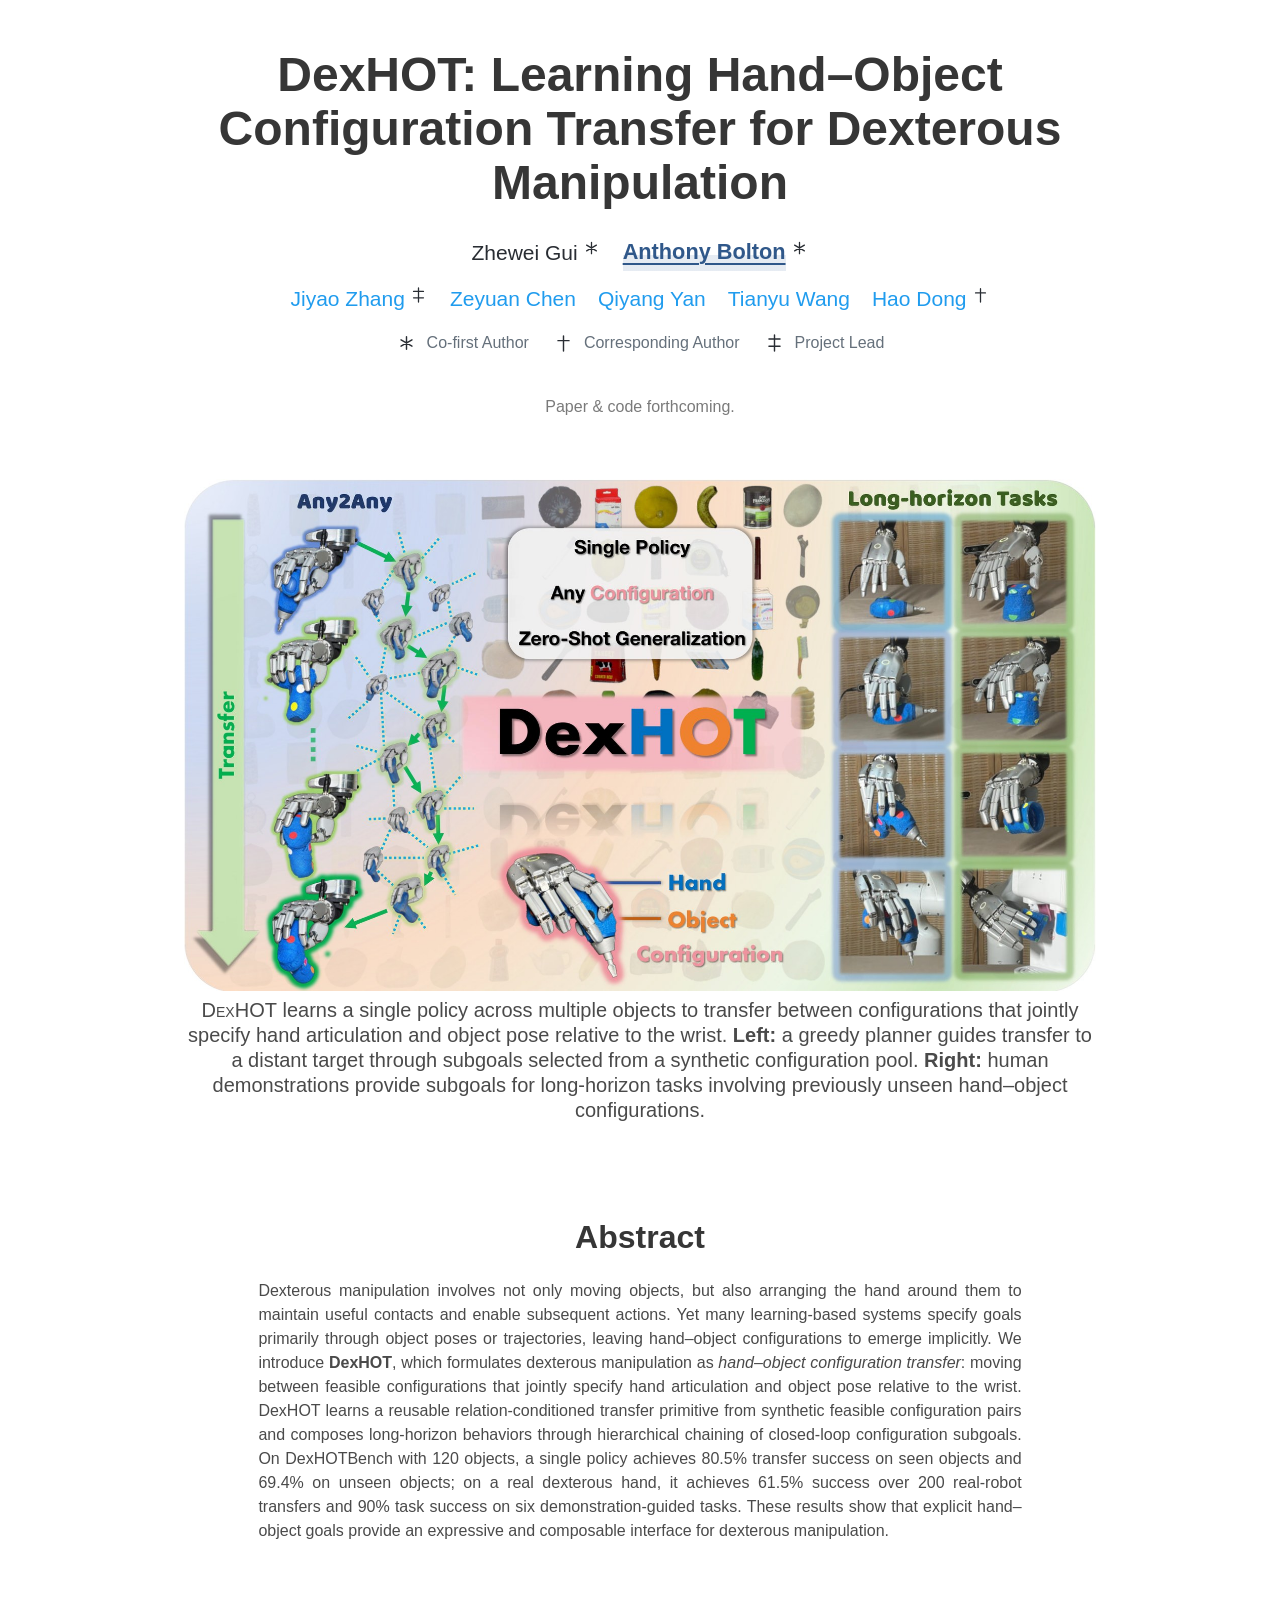
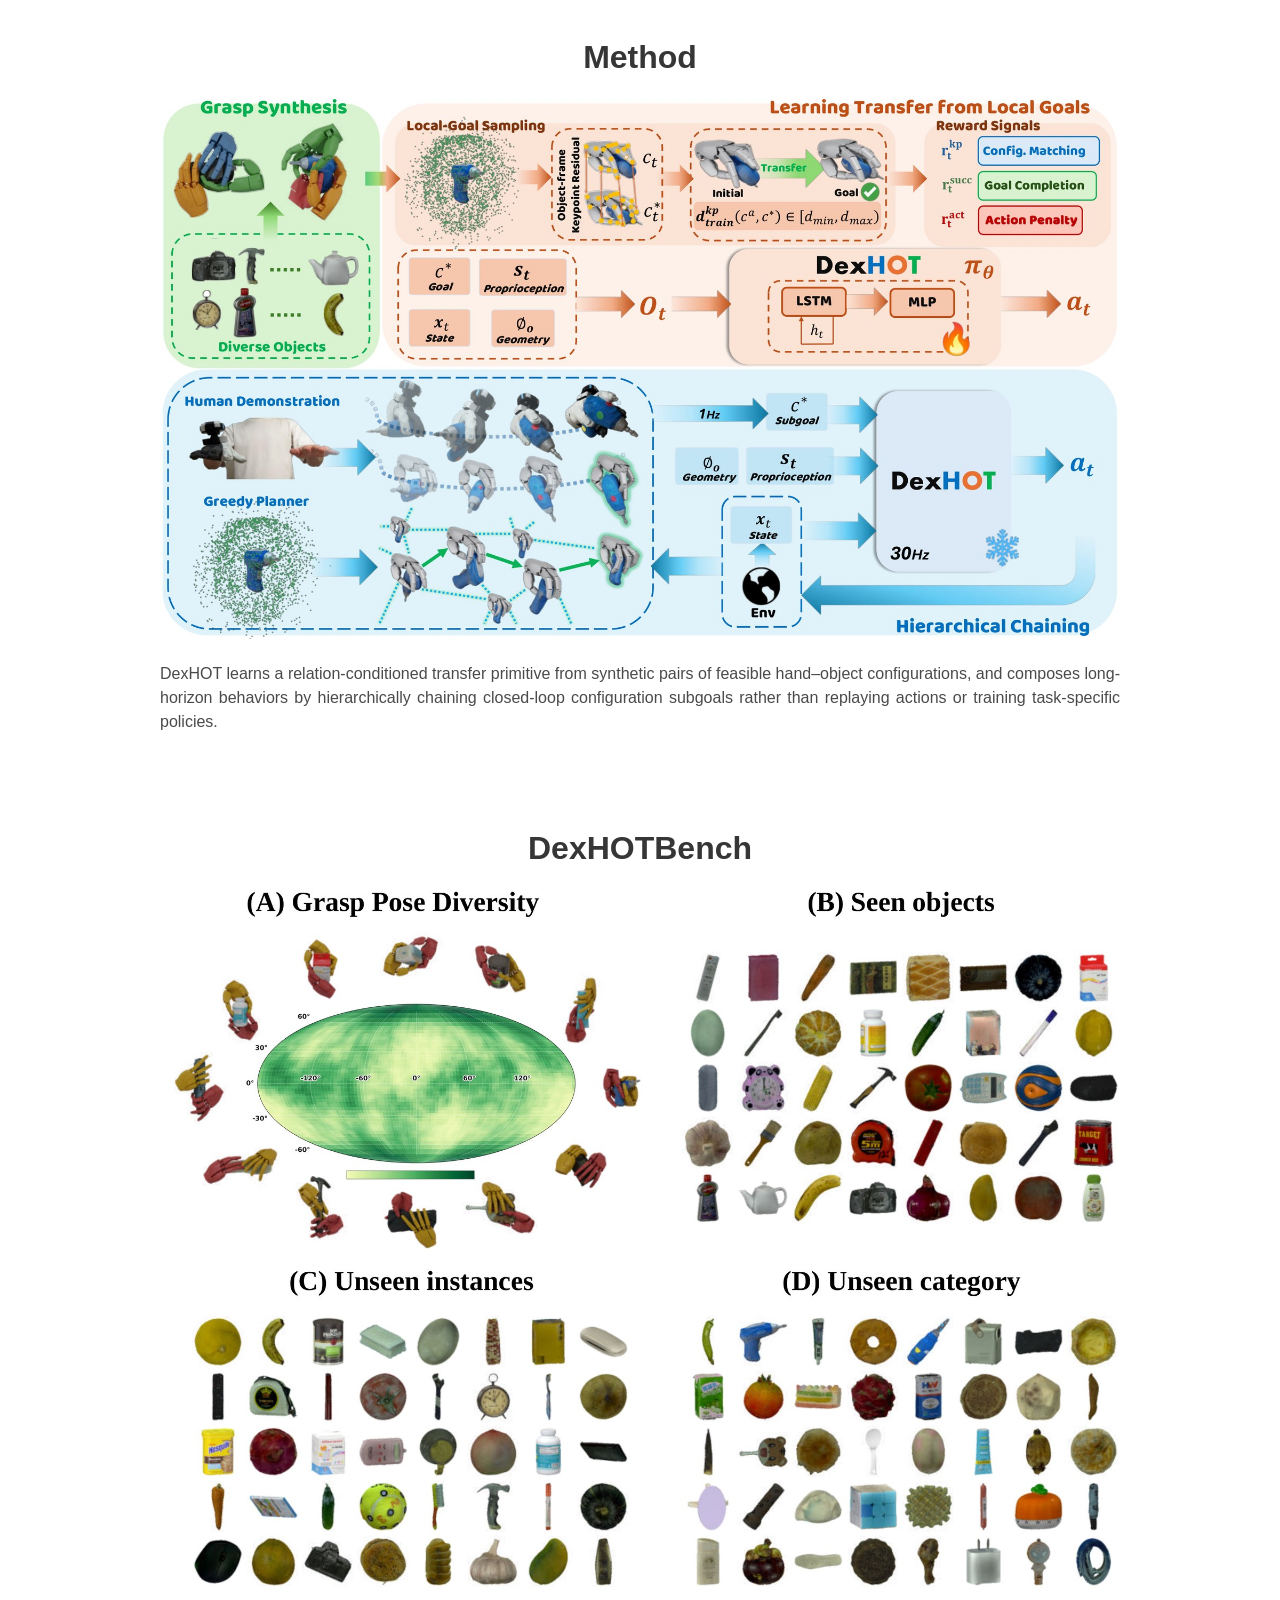
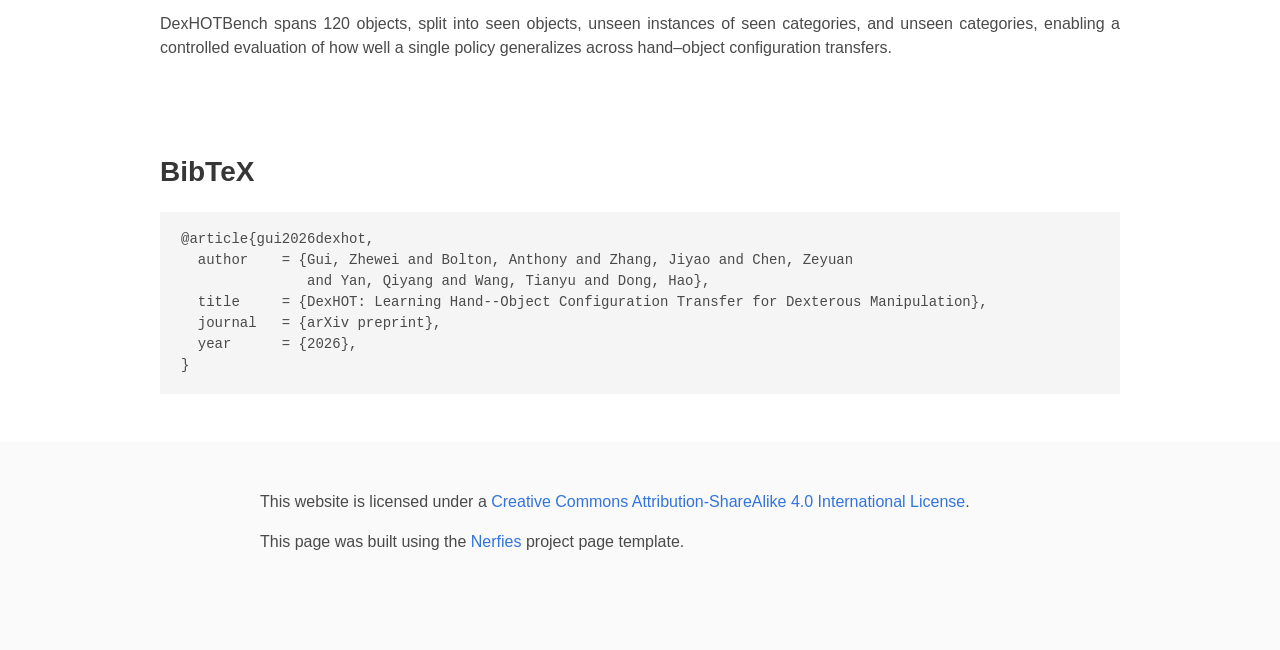
==== dexhot/index.html @ 95b70cb4 "Prepare unindexed portfolio for GitHub Pages" ====
<!DOCTYPE html>
<html>
<head>
  <meta name="robots" content="noindex, nofollow, noimageindex" />
  <meta charset="utf-8">
  <meta name="description"
        content="DexHOT formulates dexterous manipulation as hand-object configuration transfer: a single relation-conditioned policy moves between feasible hand-object configurations and composes long-horizon behaviors by chaining closed-loop subgoals.">
  <meta name="keywords" content="DexHOT, Dexterous Manipulation, Hand-Object Configuration, Sim-to-Real, Reinforcement Learning">
  <meta name="viewport" content="width=device-width, initial-scale=1">
  <title>DexHOT: Learning Hand&ndash;Object Configuration Transfer for Dexterous Manipulation</title>

  <link rel="stylesheet" href="./static/css/bulma.min.css">
  <link rel="stylesheet" href="./static/css/index.css">
<style>.author-self { color:#3567a0; text-decoration:underline; text-underline-offset:4px; font-weight:600; }</style>
<link rel="stylesheet" href="../assets/css/author-markers.css?v=5">
</head>
<body>

<section class="hero">
  <div class="hero-body">
    <div class="container is-max-desktop">
      <div class="columns is-centered">
        <div class="column has-text-centered">
          <h1 class="title is-1 publication-title">DexHOT: Learning Hand&ndash;Object Configuration Transfer for Dexterous Manipulation</h1>
          <div class="publication-authors"><div class="pub__authors"><div class="author-row"><span class="author-credit"><span>Zhewei Gui</span><span class="author-marker author-marker--first" role="img" aria-label="Co-first Author" title="Co-first Author"><svg viewBox="0 0 24 24" aria-hidden="true"><path d="M12 4v16M5.1 8l13.8 8M5.1 16l13.8-8"/></svg></span></span><span class="author-credit"><span class="author-self">Anthony Bolton</span><span class="author-marker author-marker--first" role="img" aria-label="Co-first Author" title="Co-first Author"><svg viewBox="0 0 24 24" aria-hidden="true"><path d="M12 4v16M5.1 8l13.8 8M5.1 16l13.8-8"/></svg></span></span></div><div class="author-row"><span class="author-credit"><a href="https://jiyao06.github.io/" target="_blank" rel="noopener">Jiyao Zhang</a><span class="author-marker author-marker--lead" role="img" aria-label="Project Lead" title="Project Lead"><svg viewBox="0 0 24 24" aria-hidden="true"><path d="M12 2v20M5 7h14M5 16h14"/></svg></span></span><span class="author-credit"><a href="https://chenzyn.github.io/" target="_blank" rel="noopener">Zeyuan Chen</a></span><span class="author-credit"><a href="https://qiyangyan.github.io/" target="_blank" rel="noopener">Qiyang Yan</a></span><span class="author-credit"><a href="https://tianyuwang01.github.io/" target="_blank" rel="noopener">Tianyu Wang</a></span><span class="author-credit"><a href="https://zsdonghao.github.io/" target="_blank" rel="noopener">Hao Dong</a><span class="author-marker author-marker--corresponding" role="img" aria-label="Corresponding Author" title="Corresponding Author"><svg viewBox="0 0 24 24" aria-hidden="true"><path d="M12 3v19M5 9h14"/></svg></span></span></div></div><p class="author-legend" aria-label="Author contribution notation"><span><span class="author-marker author-marker--first" role="img" aria-label="Co-first Author" title="Co-first Author"><svg viewBox="0 0 24 24" aria-hidden="true"><path d="M12 4v16M5.1 8l13.8 8M5.1 16l13.8-8"/></svg></span><span>Co-first Author</span></span><span><span class="author-marker author-marker--corresponding" role="img" aria-label="Corresponding Author" title="Corresponding Author"><svg viewBox="0 0 24 24" aria-hidden="true"><path d="M12 3v19M5 9h14"/></svg></span><span>Corresponding Author</span></span><span><span class="author-marker author-marker--lead" role="img" aria-label="Project Lead" title="Project Lead"><svg viewBox="0 0 24 24" aria-hidden="true"><path d="M12 2v20M5 7h14M5 16h14"/></svg></span><span>Project Lead</span></span></p></div>
<div class="column has-text-centered">
            <div class="publication-links">
              <p class="has-text-grey">Paper &amp; code forthcoming.</p>
            </div>
          </div>
        </div>
      </div>
    </div>
  </div>
</section>

<section class="hero teaser">
  <div class="container is-max-desktop">
    <div class="hero-body">
      <img src="./static/images/teaser.jpg" alt="DexHOT teaser"
           style="width: 100%; height: auto;">
      <h2 class="subtitle has-text-centered">
        <span class="dnerf">DexHOT</span> learns a single policy across multiple objects to transfer
        between configurations that jointly specify hand articulation and object pose relative to the wrist.
        <b>Left:</b> a greedy planner guides transfer to a distant target through subgoals selected from a
        synthetic configuration pool. <b>Right:</b> human demonstrations provide subgoals for long-horizon
        tasks involving previously unseen hand&ndash;object configurations.
      </h2>
    </div>
  </div>
</section>

<section class="section">
  <div class="container is-max-desktop">
    <!-- Abstract. -->
    <div class="columns is-centered has-text-centered">
      <div class="column is-four-fifths">
        <h2 class="title is-3">Abstract</h2>
        <div class="content has-text-justified">
          <p>
            Dexterous manipulation involves not only moving objects, but also arranging the hand around
            them to maintain useful contacts and enable subsequent actions. Yet many learning-based
            systems specify goals primarily through object poses or trajectories, leaving
            hand&ndash;object configurations to emerge implicitly. We introduce <b>DexHOT</b>, which
            formulates dexterous manipulation as <i>hand&ndash;object configuration transfer</i>: moving
            between feasible configurations that jointly specify hand articulation and object pose
            relative to the wrist. DexHOT learns a reusable relation-conditioned transfer primitive from
            synthetic feasible configuration pairs and composes long-horizon behaviors through
            hierarchical chaining of closed-loop configuration subgoals. On DexHOTBench with 120 objects,
            a single policy achieves 80.5% transfer success on seen objects and 69.4% on unseen objects;
            on a real dexterous hand, it achieves 61.5% success over 200 real-robot transfers and 90%
            task success on six demonstration-guided tasks. These results show that explicit
            hand&ndash;object goals provide an expressive and composable interface for dexterous
            manipulation.
          </p>
        </div>
      </div>
    </div>
    <!--/ Abstract. -->
  </div>
</section>

<section class="section">
  <div class="container is-max-desktop">
    <div class="columns is-centered has-text-centered">
      <div class="column is-full">
        <h2 class="title is-3">Method</h2>
        <img src="./static/images/pipeline.jpg" alt="DexHOT training pipeline"
             style="width: 100%; height: auto;">
        <div class="content has-text-justified" style="margin-top: 1rem;">
          <p>
            DexHOT learns a relation-conditioned transfer primitive from synthetic pairs of feasible
            hand&ndash;object configurations, and composes long-horizon behaviors by hierarchically
            chaining closed-loop configuration subgoals rather than replaying actions or training
            task-specific policies.
          </p>
        </div>
      </div>
    </div>
  </div>
</section>

<section class="section">
  <div class="container is-max-desktop">
    <div class="columns is-centered has-text-centered">
      <div class="column is-full">
        <h2 class="title is-3">DexHOTBench</h2>
        <img src="./static/images/objects.jpg" alt="DexHOTBench objects"
             style="width: 100%; height: auto;">
        <div class="content has-text-justified" style="margin-top: 1rem;">
          <p>
            DexHOTBench spans 120 objects, split into seen objects, unseen instances of seen categories,
            and unseen categories, enabling a controlled evaluation of how well a single policy
            generalizes across hand&ndash;object configuration transfers.
          </p>
        </div>
      </div>
    </div>
  </div>
</section>

<section class="section" id="BibTeX">
  <div class="container is-max-desktop content">
    <h2 class="title">BibTeX</h2>
    <pre><code>@article{gui2026dexhot,
  author    = {Gui, Zhewei and Bolton, Anthony and Zhang, Jiyao and Chen, Zeyuan
               and Yan, Qiyang and Wang, Tianyu and Dong, Hao},
  title     = {DexHOT: Learning Hand--Object Configuration Transfer for Dexterous Manipulation},
  journal   = {arXiv preprint},
  year      = {2026},
}</code></pre>
  </div>
</section>

<footer class="footer">
  <div class="container">
    <div class="columns is-centered">
      <div class="column is-8">
        <div class="content">
          <p>
            This website is licensed under a <a rel="license"
                                                href="http://creativecommons.org/licenses/by-sa/4.0/">Creative
            Commons Attribution-ShareAlike 4.0 International License</a>.
          </p>
          <p>
            This page was built using the <a href="https://github.com/nerfies/nerfies.github.io">Nerfies</a>
            project page template.
          </p>
        </div>
      </div>
    </div>
  </div>
</footer>

</body>
</html>
---- dexhot/static/css/index.css ----
body {
  font-family: 'Noto Sans', sans-serif;
}


.footer .icon-link {
    font-size: 25px;
    color: #000;
}

.link-block a {
    margin-top: 5px;
    margin-bottom: 5px;
}

.dnerf {
  font-variant: small-caps;
}


.teaser .hero-body {
  padding-top: 0;
  padding-bottom: 3rem;
}

.teaser {
  font-family: 'Google Sans', sans-serif;
}


.publication-title {
}

.publication-banner {
  max-height: parent;

}

.publication-banner video {
  position: relative;
  left: auto;
  top: auto;
  transform: none;
  object-fit: fit;
}

.publication-header .hero-body {
}

.publication-title {
    font-family: 'Google Sans', sans-serif;
}

.publication-authors {
    font-family: 'Google Sans', sans-serif;
}

.publication-venue {
    color: #555;
    width: fit-content;
    font-weight: bold;
}

.publication-awards {
    color: #ff3860;
    width: fit-content;
    font-weight: bolder;
}

.publication-authors {
}

.publication-authors a {
   color: hsl(204, 86%, 53%) !important;
}

.publication-authors a:hover {
    text-decoration: underline;
}

.author-block {
  display: inline-block;
}

.publication-banner img {
}

.publication-authors {
  /*color: #4286f4;*/
}

.publication-video {
    position: relative;
    width: 100%;
    height: 0;
    padding-bottom: 56.25%;

    overflow: hidden;
    border-radius: 10px !important;
}

.publication-video iframe {
    position: absolute;
    top: 0;
    left: 0;
    width: 100%;
    height: 100%;
}

.publication-body img {
}

.results-carousel {
  overflow: hidden;
}

.results-carousel .item {
  margin: 5px;
  overflow: hidden;
  border: 1px solid #bbb;
  border-radius: 10px;
  padding: 0;
  font-size: 0;
}

.results-carousel video {
  margin: 0;
}


.interpolation-panel {
  background: #f5f5f5;
  border-radius: 10px;
}

.interpolation-panel .interpolation-image {
  width: 100%;
  border-radius: 5px;
}

.interpolation-video-column {
}

.interpolation-panel .slider {
  margin: 0 !important;
}

.interpolation-panel .slider {
  margin: 0 !important;
}

#interpolation-image-wrapper {
  width: 100%;
}
#interpolation-image-wrapper img {
  border-radius: 5px;
}
---- assets/css/author-markers.css ----
/* Consistent drawn symbols keep alignment independent of font glyph metrics. */
.author-credit { display:inline-flex; align-items:center; white-space:nowrap; gap:2px; color:var(--ink,#292d33); font-weight:500; }
.author-credit a { color:inherit; }
.author-marker { display:inline-flex; align-items:center; justify-content:center; width:19px; height:24px; flex:none; margin:0 0 0 2px; color:var(--ink,#292d33); vertical-align:middle; }
.author-marker svg { display:block; width:17px; height:20px; fill:none; stroke:currentColor; stroke-width:1.8; stroke-linecap:round; stroke-linejoin:round; }
.author-credit .author-marker { transform:translateY(-4px); }
.author-row { display:flex; flex-wrap:wrap; justify-content:center; align-items:center; gap:8px 22px; }
.author-row + .author-row { margin-top:10px; }
.pub__authors { text-align:center; font-size:21px; line-height:1.7; margin:0 0 12px; }
.pub__authors .author-self { color:color-mix(in srgb,var(--person-link,#315f99) 85%,var(--ink,#292d33)); font-weight:700; font-size:1.035em; text-decoration:underline; text-decoration-thickness:2px; text-underline-offset:4px; background:linear-gradient(transparent 58%,color-mix(in srgb,var(--person-link,#315f99) 12%,transparent) 58%); }
.author-legend { display:flex; flex-wrap:wrap; justify-content:center; align-items:center; width:100%; gap:8px 24px; margin:0 0 26px; padding:0; border:0; color:var(--muted,#65707b); font:400 16px/1.5 var(--ui-font,Arial,sans-serif); }
.author-legend > span { display:inline-flex; align-items:center; gap:9px; }
.author-legend .author-marker { width:22px; height:28px; margin:0; padding:0; transform:none; border-radius:0; background:transparent; }
.author-legend .author-marker svg { width:19px; height:22px; }
@media(max-width:760px) { .pub__authors { font-size:19px; } .author-row { gap:8px 14px; } .author-legend { font-size:15px; gap:10px 18px; } }
.pub__title { text-align:center; }
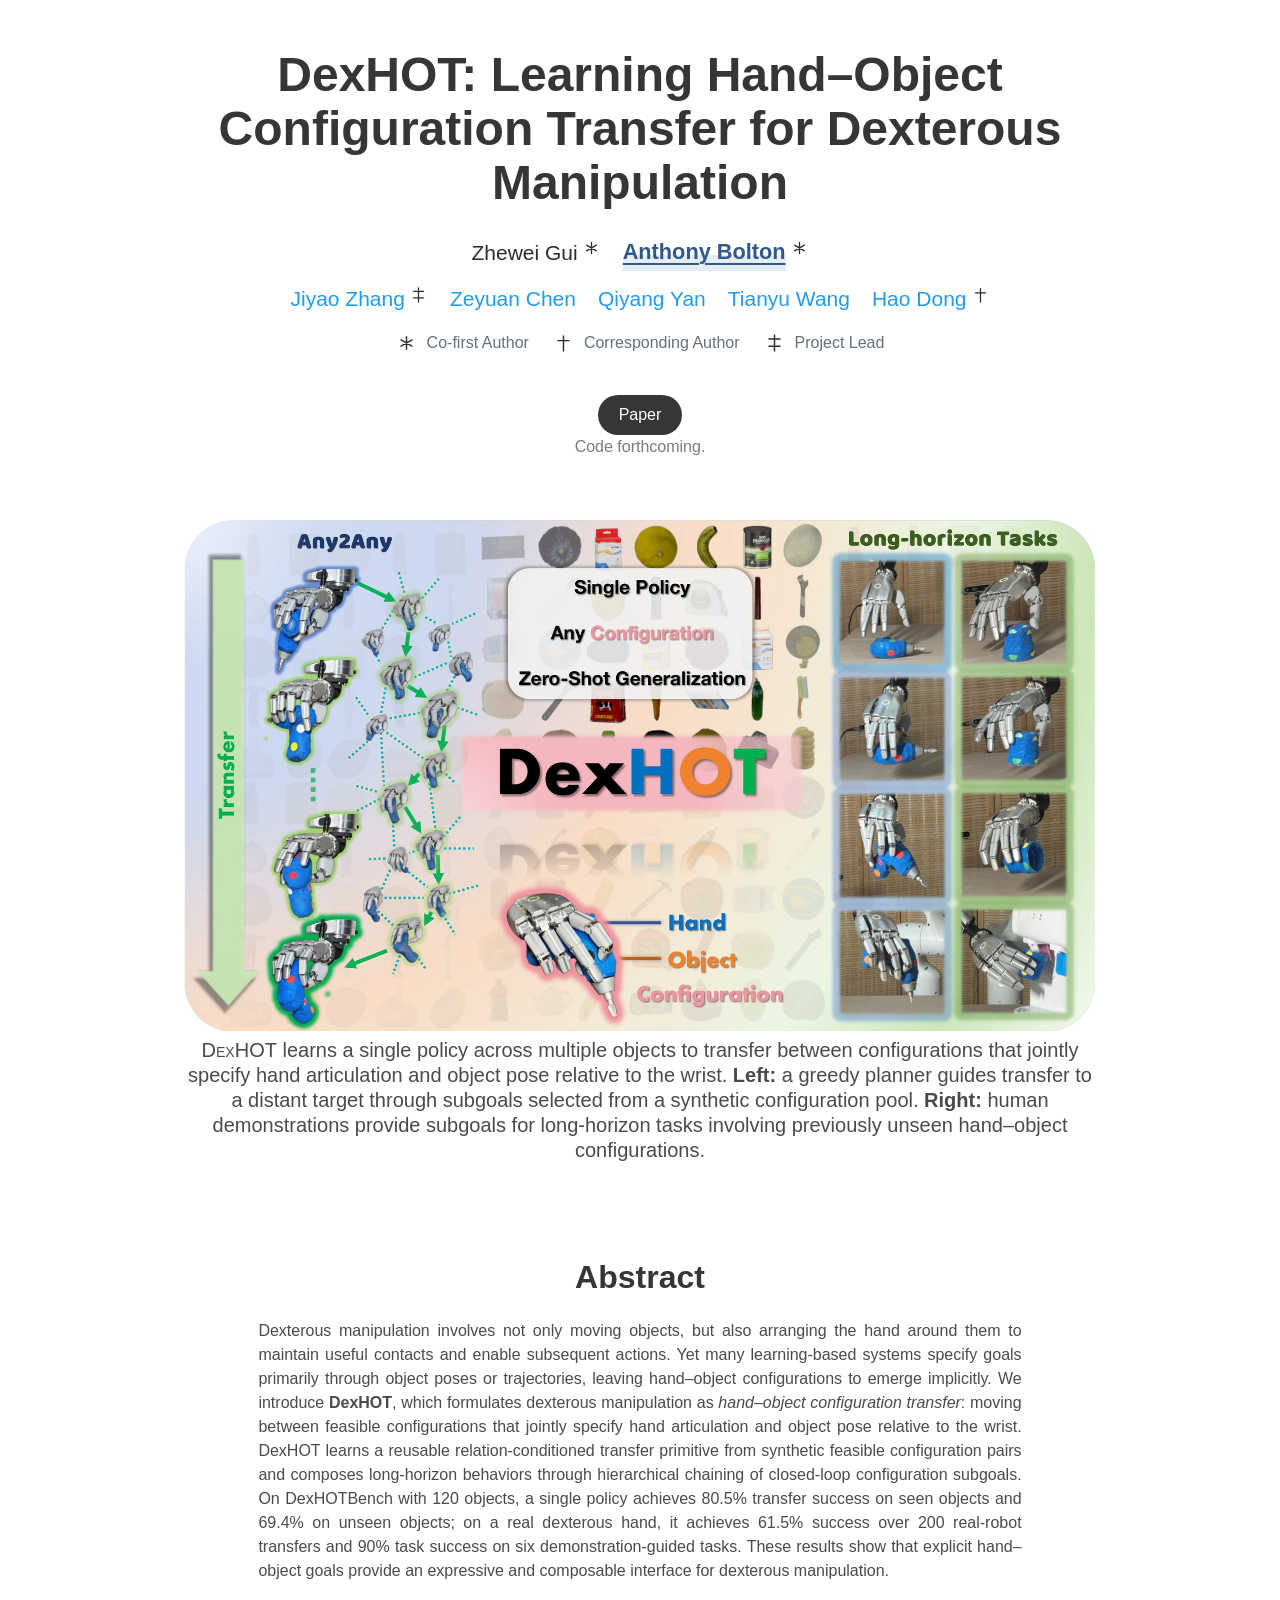
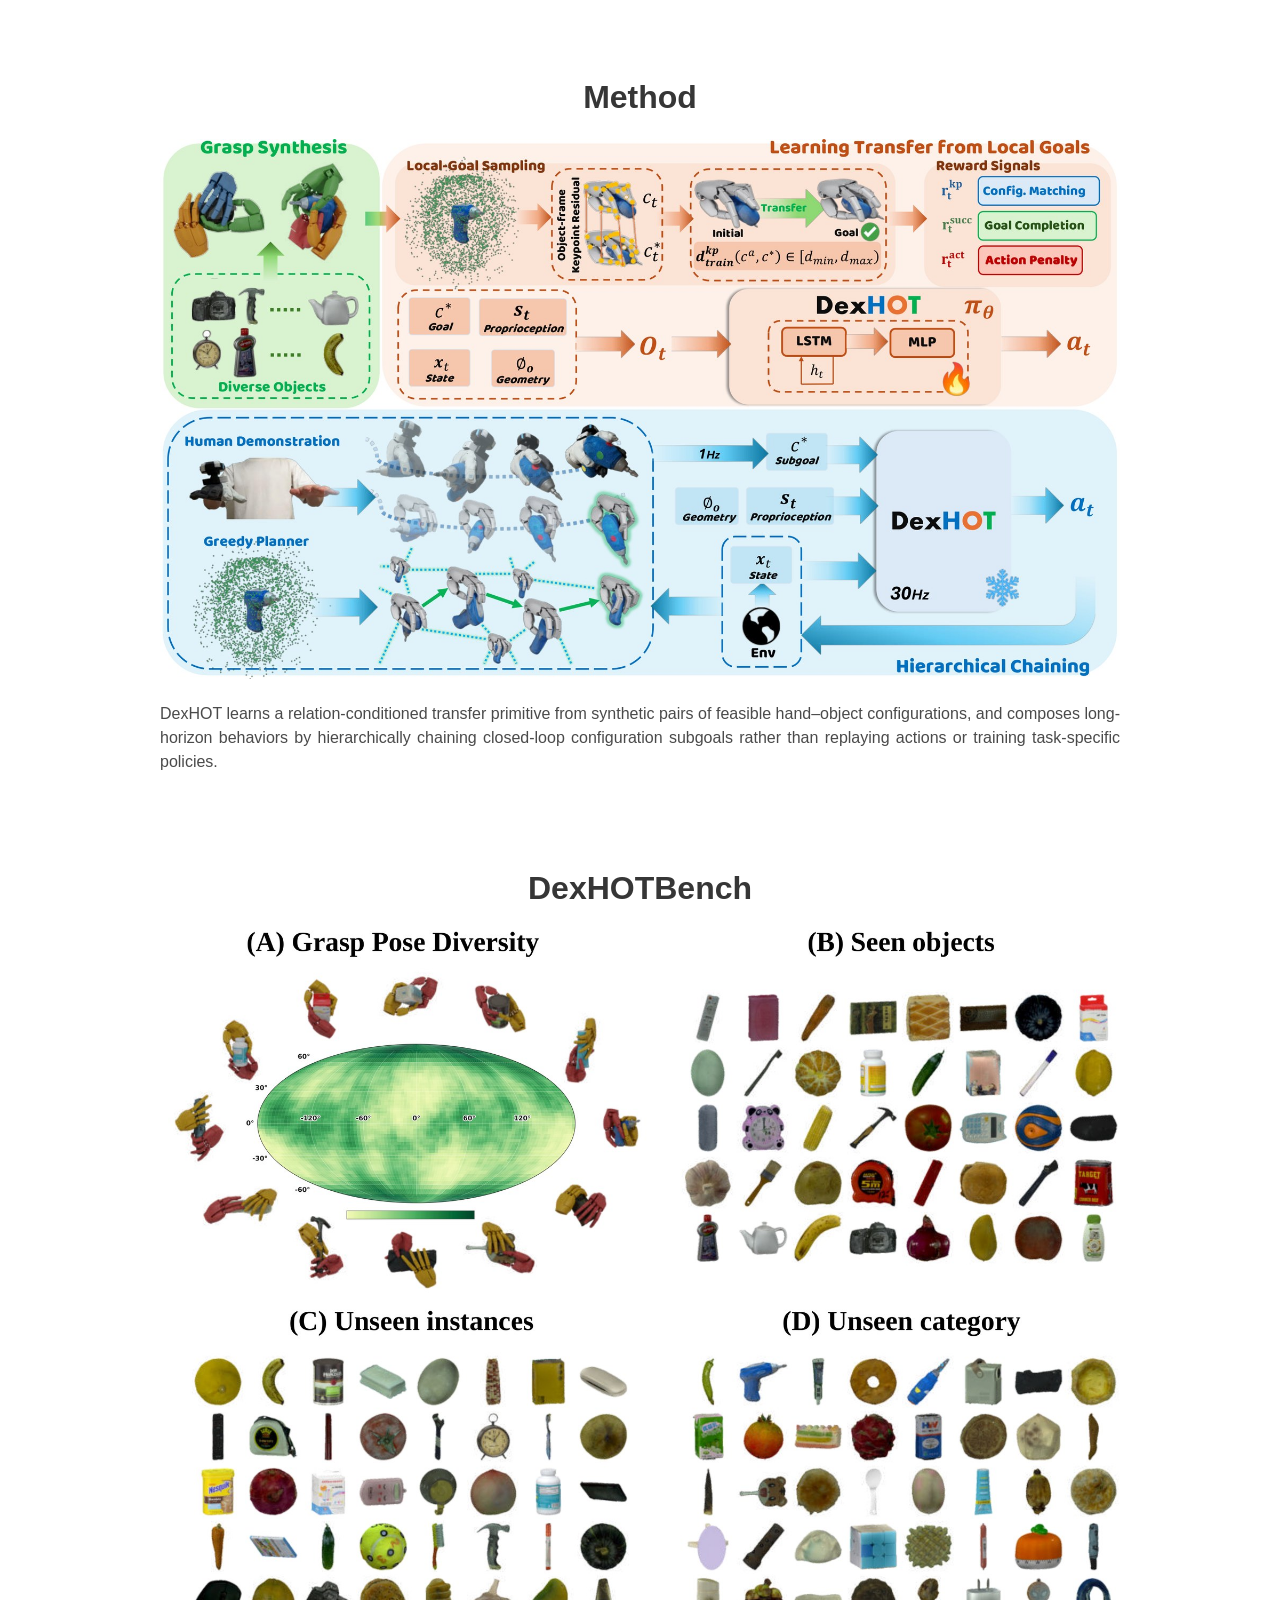
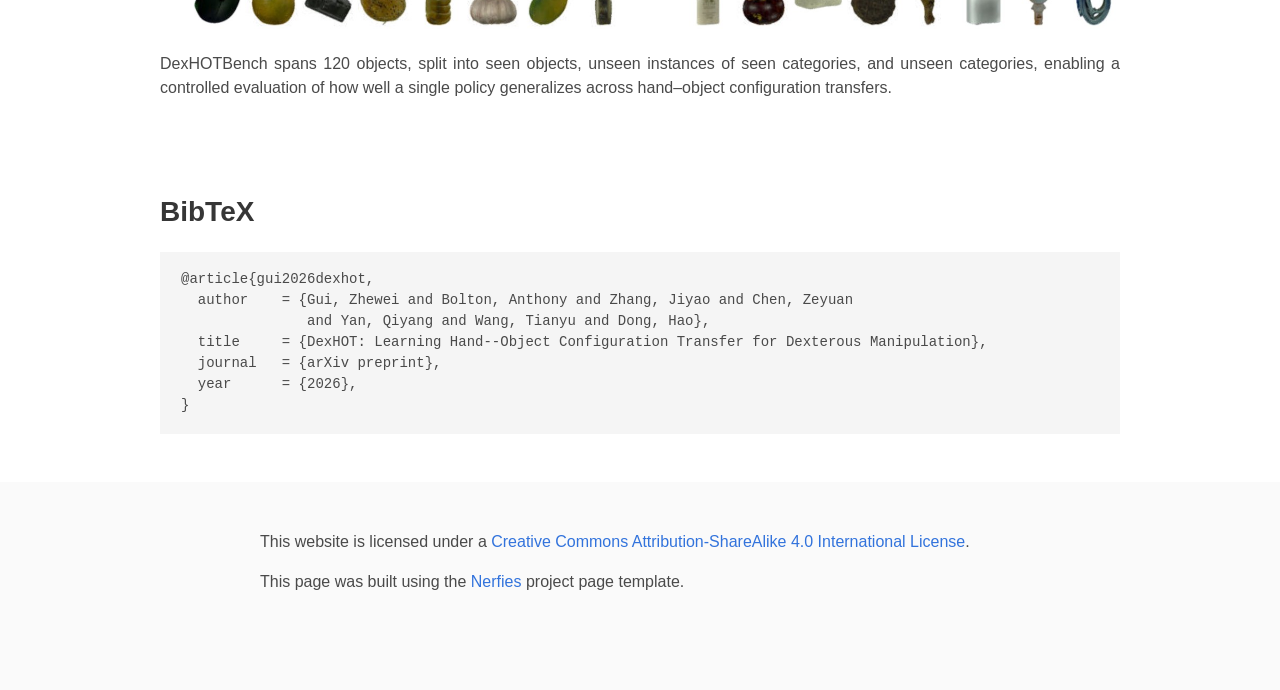
==== commit d107bd40: "Update site content" ====
--- a/dexhot/index.html
+++ b/dexhot/index.html
@@ -25,7 +25,8 @@
           <div class="publication-authors"><div class="pub__authors"><div class="author-row"><span class="author-credit"><span>Zhewei Gui</span><span class="author-marker author-marker--first" role="img" aria-label="Co-first Author" title="Co-first Author"><svg viewBox="0 0 24 24" aria-hidden="true"><path d="M12 4v16M5.1 8l13.8 8M5.1 16l13.8-8"/></svg></span></span><span class="author-credit"><span class="author-self">Anthony Bolton</span><span class="author-marker author-marker--first" role="img" aria-label="Co-first Author" title="Co-first Author"><svg viewBox="0 0 24 24" aria-hidden="true"><path d="M12 4v16M5.1 8l13.8 8M5.1 16l13.8-8"/></svg></span></span></div><div class="author-row"><span class="author-credit"><a href="https://jiyao06.github.io/" target="_blank" rel="noopener">Jiyao Zhang</a><span class="author-marker author-marker--lead" role="img" aria-label="Project Lead" title="Project Lead"><svg viewBox="0 0 24 24" aria-hidden="true"><path d="M12 2v20M5 7h14M5 16h14"/></svg></span></span><span class="author-credit"><a href="https://chenzyn.github.io/" target="_blank" rel="noopener">Zeyuan Chen</a></span><span class="author-credit"><a href="https://qiyangyan.github.io/" target="_blank" rel="noopener">Qiyang Yan</a></span><span class="author-credit"><a href="https://tianyuwang01.github.io/" target="_blank" rel="noopener">Tianyu Wang</a></span><span class="author-credit"><a href="https://zsdonghao.github.io/" target="_blank" rel="noopener">Hao Dong</a><span class="author-marker author-marker--corresponding" role="img" aria-label="Corresponding Author" title="Corresponding Author"><svg viewBox="0 0 24 24" aria-hidden="true"><path d="M12 3v19M5 9h14"/></svg></span></span></div></div><p class="author-legend" aria-label="Author contribution notation"><span><span class="author-marker author-marker--first" role="img" aria-label="Co-first Author" title="Co-first Author"><svg viewBox="0 0 24 24" aria-hidden="true"><path d="M12 4v16M5.1 8l13.8 8M5.1 16l13.8-8"/></svg></span><span>Co-first Author</span></span><span><span class="author-marker author-marker--corresponding" role="img" aria-label="Corresponding Author" title="Corresponding Author"><svg viewBox="0 0 24 24" aria-hidden="true"><path d="M12 3v19M5 9h14"/></svg></span><span>Corresponding Author</span></span><span><span class="author-marker author-marker--lead" role="img" aria-label="Project Lead" title="Project Lead"><svg viewBox="0 0 24 24" aria-hidden="true"><path d="M12 2v20M5 7h14M5 16h14"/></svg></span><span>Project Lead</span></span></p></div>
 <div class="column has-text-centered">
             <div class="publication-links">
-              <p class="has-text-grey">Paper &amp; code forthcoming.</p>
+              <a class="button is-normal is-rounded is-dark" href="https://arxiv.org/abs/2611.05119" target="_blank" rel="noopener">Paper</a>
+              <p class="has-text-grey">Code forthcoming.</p>
             </div>
           </div>
         </div>
